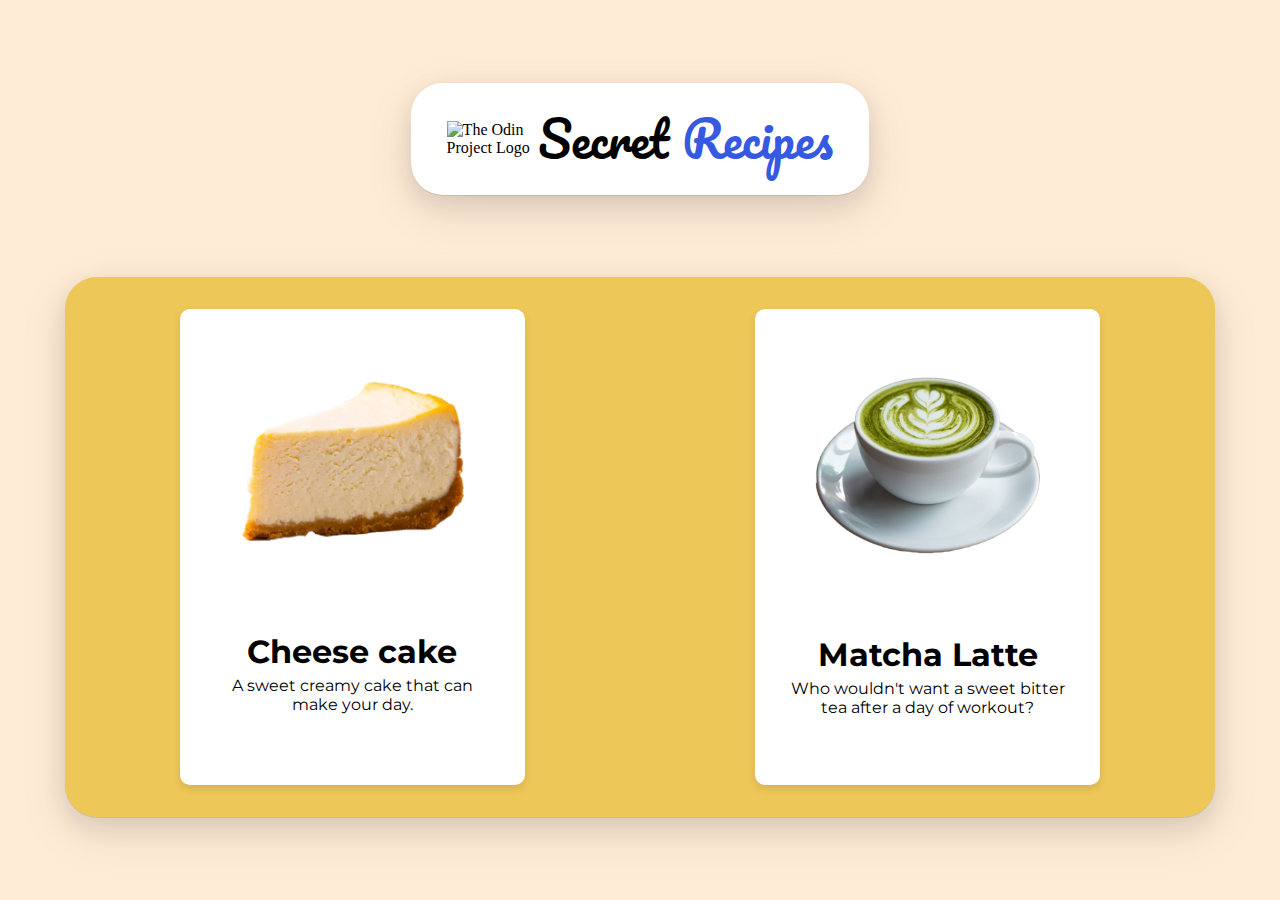
==== index.html @ 5aa77f30 "upload the barebone of this project" ====
<!DOCTYPE html>
<html lang="en">
  <head>
    <meta charset="UTF-8" />
    <meta name="viewport" content="width=device-width, initial-scale=1.0" />
    <title>The Odin Recipes</title>
    <link rel="stylesheet" href="css-reset.css" />
    <link rel="stylesheet" href="index.css" />
  </head>
  <body>
    <main>
      <!-- Logo Section -->
      <div class="logo-container">
        <img
          src="https://www.theodinproject.com/mstile-310x310.png"
          alt="The Odin Project Logo"
          class="logo-img"
        />
        <div class="logo-text">
          Secret
          <span class="logo-em">Recipes</span>
        </div>
      </div>

      <!-- The Panel -->
      <div class="main-panel">
        <!-- Cheese Cake -->
        <a class="food-container" href="#">
          <img src="images/cheese.png" alt="Cheese cake" />
          <div class="text-wrapper">
            <div class="title-text">Cheese cake</div>
            <div class="bottom-text">
              A sweet creamy cake that can make your day.
            </div>
          </div>
        </a>
        <!-- Matcha Latte -->
        <a class="food-container" href="#">
          <img src="images/matcha-latte.png" alt="Matcha Latte" />
          <div class="text-wrapper">
            <div class="title-text">Matcha Latte</div>
            <div class="bottom-text">
              Who wouldn't want a sweet bitter tea after a day of workout?
            </div>
          </div>
        </a>
      </div>
    </main>
  </body>
</html>
---- index.css ----
@import url("https://fonts.googleapis.com/css2?family=Pacifico&display=swap");
@import url("https://fonts.googleapis.com/css2?family=Montserrat:wght@400;500;600;700&display=swap");

main {
  display: flex;
  flex-direction: column;
  justify-content: space-evenly;
  align-items: center;
  background-color: #ffecd6;
  height: 100vh;
}

.logo-container {
  display: flex;
  align-items: center;
  justify-content: center;
  border-radius: 2em;
  background-color: white;
  height: 7em;
  box-shadow: rgba(17, 17, 26, 0.1) 0px 1px 0px,
    rgba(17, 17, 26, 0.1) 0px 8px 24px, rgba(17, 17, 26, 0.1) 0px 16px 48px;
}

.main-panel {
  display: flex;
  background: #eec759;
  border-radius: 2em;
  box-shadow: rgba(17, 17, 26, 0.1) 0px 1px 0px,
    rgba(17, 17, 26, 0.1) 0px 8px 24px, rgba(17, 17, 26, 0.1) 0px 16px 48px;
  flex-basis: 60%;
  justify-content: space-around;
}

.food-container {
  background-color: white;
  text-align: center; /* Center align content */
  width: 30%; /* Set a specific width */
  border-radius: 10px; /* Add some border-radius for styling */
  box-shadow: 0 4px 8px rgba(0, 0, 0, 0.1); /* Add a box shadow for depth */
  text-decoration: none; /* Remove default anchor text decoration */
  color: #000; /* Set text color */

  display:flex;
  flex-direction: column;
  justify-content: space-around;
  align-items: center;
  margin: 2em 0;
  padding: 2em;
}

.logo-img {
  width: 20%;
  height: auto;
}

.logo-text {
  font-family: "Pacifico", sans-serif;
  font-size: 3em;
}

.logo-em {
  color: #3559e0;
}

main img {
  width: 50%;
}

.food-container img {
  width: 80%;
  height: auto;
  border-radius: 10px; /* Ensure the image also has rounded corners */
}

.title-text {
  font-family: "Montserrat", sans-serif;
  font-size: 2em;
  font-weight: bold;
  margin-top: 10px; /* Adjust spacing */
}

.bottom-text {
  font-family: "Montserrat", sans-serif;
  font-size: 1em;
  margin-top: 5px; /* Adjust spacing */
}
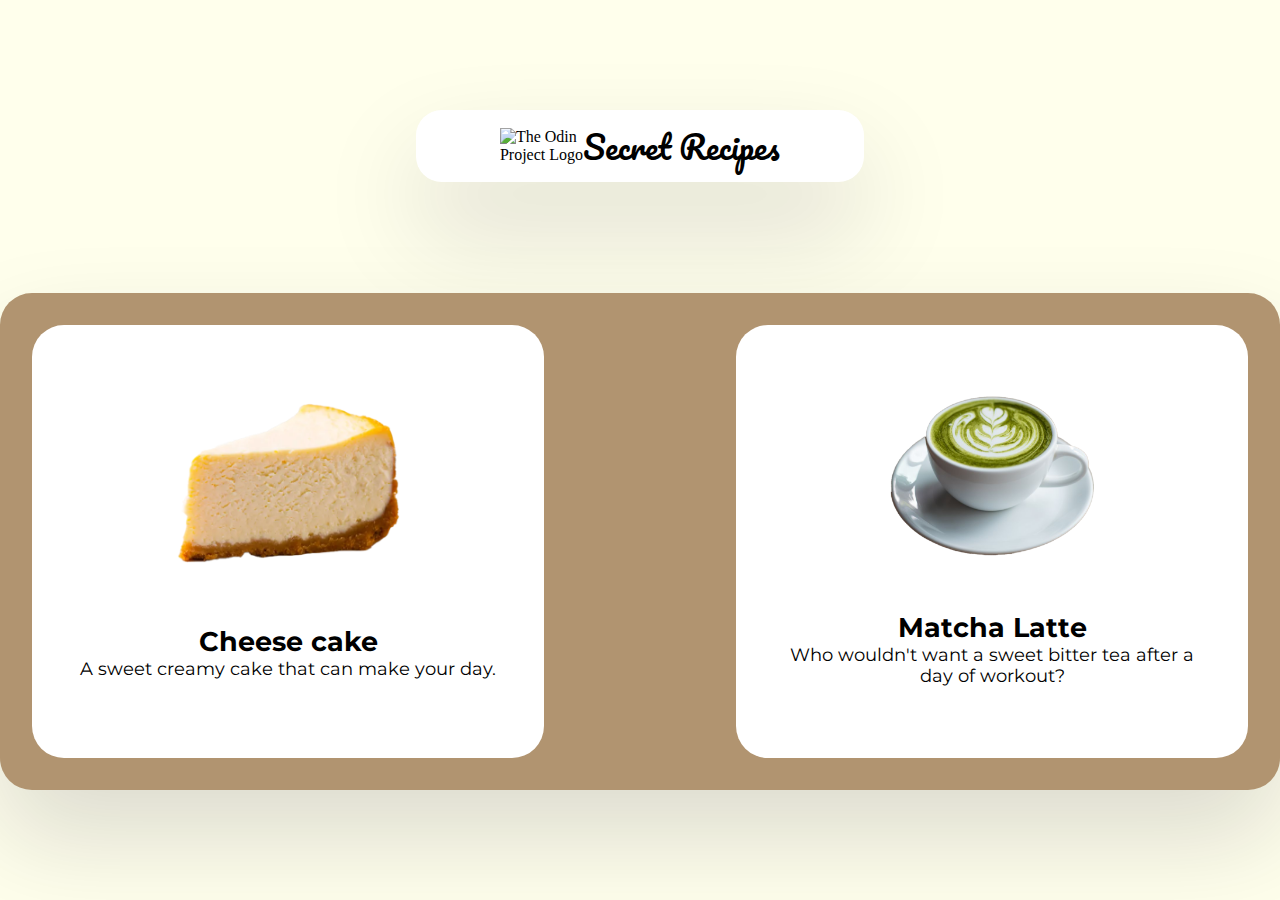
==== commit 523f111a: "make logo spin and add redirection to cheese.html" ====
--- a/index.html
+++ b/index.html
@@ -1,32 +1,30 @@
 <!DOCTYPE html>
 <html lang="en">
   <head>
-    <meta charset="UTF-8" />
-    <meta name="viewport" content="width=device-width, initial-scale=1.0" />
+    <meta charset="UTF-8"/>
+    <meta name="viewport" content="width=device-width, initial-scale=1.0"/>
     <title>The Odin Recipes</title>
-    <link rel="stylesheet" href="css-reset.css" />
-    <link rel="stylesheet" href="index.css" />
+    <link rel="stylesheet" href="css-reset.css"/>
+    <link rel="stylesheet" href="index.css"/>
   </head>
   <body>
     <main>
       <!-- Logo Section -->
       <div class="logo-container">
         <img
-          src="https://www.theodinproject.com/mstile-310x310.png"
-          alt="The Odin Project Logo"
-          class="logo-img"
+                src="https://www.theodinproject.com/mstile-310x310.png"
+                alt="The Odin Project Logo"
+                class="logo-img"
         />
         <div class="logo-text">
-          Secret
-          <span class="logo-em">Recipes</span>
+          Secret Recipes
         </div>
       </div>
-
       <!-- The Panel -->
       <div class="main-panel">
         <!-- Cheese Cake -->
-        <a class="food-container" href="#">
-          <img src="images/cheese.png" alt="Cheese cake" />
+        <a class="food-container" href="./recipes/cheese.html">
+          <img src="images/cheese.png" alt="Cheese cake"/>
           <div class="text-wrapper">
             <div class="title-text">Cheese cake</div>
             <div class="bottom-text">
@@ -36,7 +34,7 @@
         </a>
         <!-- Matcha Latte -->
         <a class="food-container" href="#">
-          <img src="images/matcha-latte.png" alt="Matcha Latte" />
+          <img src="images/matcha-latte.png" alt="Matcha Latte"/>
           <div class="text-wrapper">
             <div class="title-text">Matcha Latte</div>
             <div class="bottom-text">
--- a/index.css
+++ b/index.css
@@ -2,85 +2,82 @@
 @import url("https://fonts.googleapis.com/css2?family=Montserrat:wght@400;500;600;700&display=swap");
 
 main {
-  display: flex;
-  flex-direction: column;
-  justify-content: space-evenly;
-  align-items: center;
-  background-color: #ffecd6;
-  height: 100vh;
+    display: flex;
+    flex-direction: column;
+    background-color: #FFFFEC;
+    justify-content: space-evenly;
+    align-items: center;
+    min-height: 100vh;
 }
 
-.logo-container {
-  display: flex;
-  align-items: center;
-  justify-content: center;
-  border-radius: 2em;
-  background-color: white;
-  height: 7em;
-  box-shadow: rgba(17, 17, 26, 0.1) 0px 1px 0px,
-    rgba(17, 17, 26, 0.1) 0px 8px 24px, rgba(17, 17, 26, 0.1) 0px 16px 48px;
+.logo-text {
+    font-family: 'Pacifico', sans-serif;
+    font-size: 2.5vw;
+}
+
+main .logo-container {
+    display: flex;
+    justify-content: center;
+    align-items: center;
+    background-color: white;
+    width: 35vw;
+    height: auto;
+    padding: 0.5em 1em;
+    border-radius: 2vw;
+    box-shadow: rgba(17, 12, 46, 0.15) 0 48px 100px 0;
+}
+
+.logo-img {
+    max-width: 20%;
+    height: auto;
+    transition: transform 0.2s ease;
+}
+
+.logo-img:hover {
+    transform: rotate(360deg);
 }
 
 .main-panel {
-  display: flex;
-  background: #eec759;
-  border-radius: 2em;
-  box-shadow: rgba(17, 17, 26, 0.1) 0px 1px 0px,
-    rgba(17, 17, 26, 0.1) 0px 8px 24px, rgba(17, 17, 26, 0.1) 0px 16px 48px;
-  flex-basis: 60%;
-  justify-content: space-around;
+    display: flex;
+    justify-content: space-between;
+    border-radius: 2em;
+    box-shadow: rgba(17, 12, 46, 0.15) 0 48px 100px 0;
+    background-color: #B19470;
 }
 
 .food-container {
-  background-color: white;
-  text-align: center; /* Center align content */
-  width: 30%; /* Set a specific width */
-  border-radius: 10px; /* Add some border-radius for styling */
-  box-shadow: 0 4px 8px rgba(0, 0, 0, 0.1); /* Add a box shadow for depth */
-  text-decoration: none; /* Remove default anchor text decoration */
-  color: #000; /* Set text color */
-
-  display:flex;
-  flex-direction: column;
-  justify-content: space-around;
-  align-items: center;
-  margin: 2em 0;
-  padding: 2em;
-}
-
-.logo-img {
-  width: 20%;
-  height: auto;
-}
-
-.logo-text {
-  font-family: "Pacifico", sans-serif;
-  font-size: 3em;
-}
-
-.logo-em {
-  color: #3559e0;
-}
-
-main img {
-  width: 50%;
+    display: flex;
+    flex-direction: column;
+    justify-content: space-evenly;
+    align-items: center;
+    background-color: white;
+    border-radius: 2em;
+    transition: transform 0.05s ease-in, background-color 0.05s ease;
+    padding: 1em 3em;
+    max-width: 40%;
+    margin: 2em;
 }
 
 .food-container img {
-  width: 80%;
-  height: auto;
-  border-radius: 10px; /* Ensure the image also has rounded corners */
+    max-height: 40%;
 }
 
-.title-text {
-  font-family: "Montserrat", sans-serif;
-  font-size: 2em;
-  font-weight: bold;
-  margin-top: 10px; /* Adjust spacing */
+.food-container .text-wrapper {
+    text-align: center;
+    font-family: 'Montserrat', sans-serif;
 }
 
-.bottom-text {
-  font-family: "Montserrat", sans-serif;
-  font-size: 1em;
-  margin-top: 5px; /* Adjust spacing */
+.text-wrapper .bottom-text {
+    font-size: 1.1em;
 }
+
+.text-wrapper .title-text {
+    font-size: 1.7em;
+    font-weight: bolder;
+}
+
+.food-container:hover {
+    transform: translateY(-1em);
+    background-color: #EEF5FF;
+}
+
